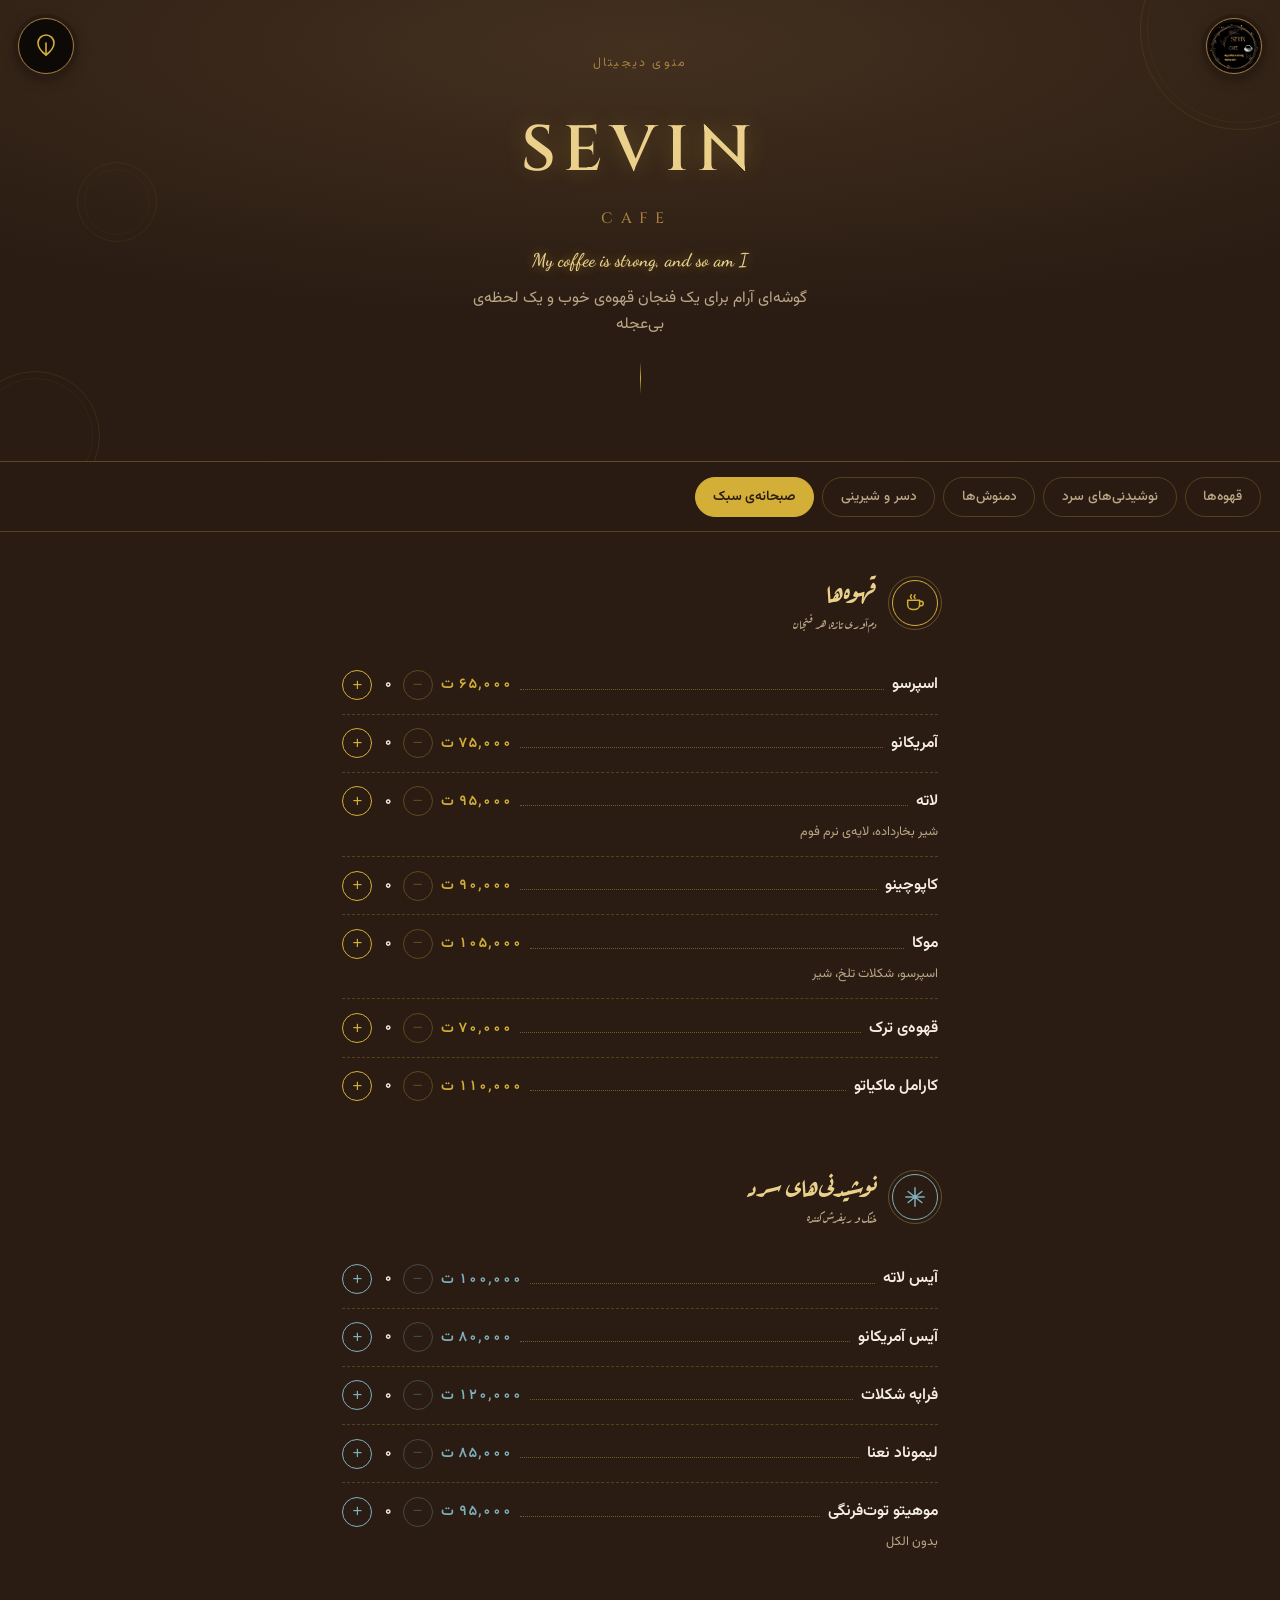
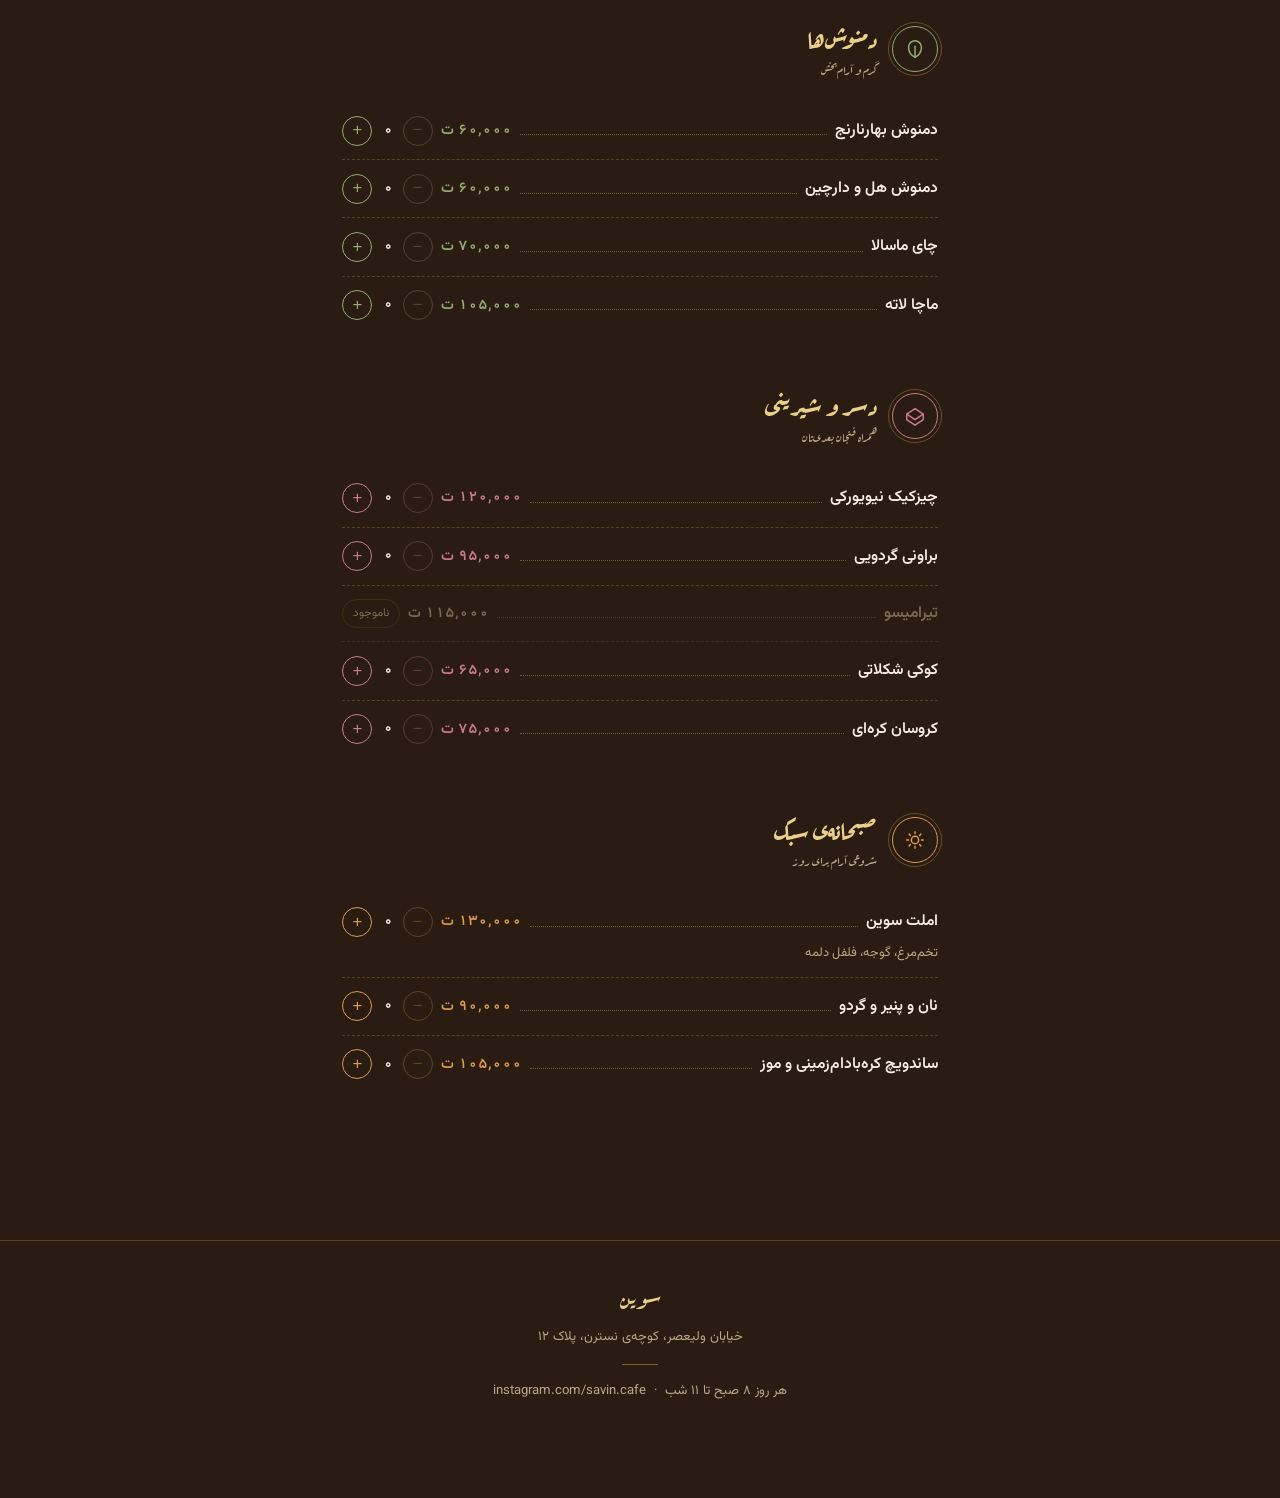
==== index.html @ 49c42f9a "initializing project" ====
<!DOCTYPE html>
<html lang="fa" dir="rtl">
<head>
<meta charset="UTF-8">
<meta name="viewport" content="width=device-width, initial-scale=1.0, maximum-scale=1">
<title>Sevin Cafe | منو</title>

<link rel="preconnect" href="https://fonts.googleapis.com">
<link rel="preconnect" href="https://fonts.gstatic.com" crossorigin>
<link href="https://fonts.googleapis.com/css2?family=Aref+Ruqaa:wght@400;700&family=Cinzel:wght@500;600&family=Dancing+Script:wght@600&family=Vazirmatn:wght@300;400;500;600;700&display=swap" rel="stylesheet">

<link rel="stylesheet" href="css/tokens.css">
<link rel="stylesheet" href="css/base.css">
<link rel="stylesheet" href="css/hero.css">
<link rel="stylesheet" href="css/nav.css">
<link rel="stylesheet" href="css/menu.css">
<link rel="stylesheet" href="css/cart.css">
<link rel="stylesheet" href="css/footer.css">
</head>
<body>

<header class="hero">
  <span class="stain"></span><span class="stain"></span><span class="stain"></span>

  <div class="corner-badge-left" aria-hidden="true">
    <svg viewBox="0 0 24 24" fill="none" stroke-width="1.6" stroke-linecap="round" stroke-linejoin="round">
      <path d="M12 21c-4-3-8-7-8-12a8 8 0 0 1 16 0c0 5-4 9-8 12Z"/>
      <path d="M12 21V9"/>
    </svg>
  </div>

  <div class="corner-badge">
    <img src="assets/logo.jpg" alt="لوگوی سوین">
  </div>

  <div class="hero-eyebrow">منوی دیجیتال</div>
  <h1 class="wordmark">SEVIN</h1>
  <p class="wordmark-sub">CAFE</p>
  <p class="script-tag">My coffee is strong, and so am I</p>
  <p class="tagline">گوشه‌ای آرام برای یک فنجان قهوه‌ی خوب و یک لحظه‌ی بی‌عجله</p>
  <div class="steam-line"></div>
</header>

<div class="nav-wrap">
  <nav class="nav-scroll" id="navScroll"><!-- filled by js/menuRenderer.js --></nav>
</div>

<main id="menuMain"><!-- filled by js/menuRenderer.js --></main>

<footer>
  <div class="brand">سوین</div>
  <p>خیابان ولیعصر، کوچه‌ی نسترن، پلاک ۱۲</p>
  <div class="divider"></div>
  <p>هر روز ۸ صبح تا ۱۱ شب &nbsp;·&nbsp; instagram.com/savin.cafe</p>
</footer>

<div class="cart-drawer" id="cartDrawer">
  <h3>سفارش شما</h3>
  <div id="cartRows"><!-- filled by js/cartUI.js --></div>
  <button type="button" class="cart-clear" id="cartClear">پاک کردن سبد</button>
</div>

<div class="cart-bar" id="cartBar">
  <div class="cart-info">
    <span class="cart-count" id="cartCount">۰ آیتم</span>
    <span class="cart-total" id="cartTotal">۰ تومان</span>
  </div>
  <span class="cart-chevron">▲</span>
</div>

<script type="module" src="js/main.js"></script>
</body>
</html>
---- css/tokens.css ----
/*
 * tokens.css
 * ---------------------------------------------------------------------------
 * Single source of truth for design values (colors, fonts, radii).
 * Every other stylesheet reads from these variables instead of hardcoding
 * values, so the whole theme can be restyled from this one file.
 * ---------------------------------------------------------------------------
 */

:root{
  /* base surfaces */
  --ink:        #2A1C13; /* page background — warm espresso brown */
  --paper:      #3A2A1C; /* raised surfaces: cart bar, cart drawer   */
  --coin:       #0C0906; /* pure-black badge backing, matches the logo art */

  /* brand gold */
  --gold:       #D4AF37;
  --gold-soft:  #EAD08B;
  --gold-dim:   #A6813F;

  /* text */
  --cream:      #F6EEE0;
  --muted:      #BBA786;

  /* structural */
  --line: rgba(212, 175, 55, 0.25);

  /* per-category accent colors — used by .accent-{categoryId} in menu.css.
     Add a new --accent-<id> here if a new category needs its own color;
     otherwise unknown categories simply fall back to --gold. */
  --accent-coffee:    #D4AF37;
  --accent-cold:      #7FB0BD;
  --accent-herbal:    #93AC72;
  --accent-dessert:   #C97D8A;
  --accent-breakfast: #DB9A4E;

  /* radii */
  --radius-sm:   0.7rem;
  --radius-md:   1.1rem;
  --radius-full: 999px;

  /* typography */
  --font-body:     'Vazirmatn', sans-serif;
  --font-display:  'Aref Ruqaa', serif;
  --font-wordmark: 'Cinzel', serif;
  --font-script:   'Dancing Script', cursive;
}
---- css/base.css ----
/*
 * base.css
 * ---------------------------------------------------------------------------
 * Reset + global defaults. No component-specific rules here.
 * ---------------------------------------------------------------------------
 */

*{
  margin: 0;
  padding: 0;
  box-sizing: border-box;
}

html{
  scroll-behavior: smooth;
}

body{
  background: var(--ink);
  color: var(--cream);
  font-family: var(--font-body);
  line-height: 1.6;
  -webkit-font-smoothing: antialiased;
  overflow-x: hidden;
  padding-bottom: env(safe-area-inset-bottom);
}

@media (prefers-reduced-motion: reduce){
  html{ scroll-behavior: auto; }
  *{
    animation-duration: 0.01ms !important;
    transition-duration: 0.01ms !important;
  }
}

/* decorative gold ring stains — echo the logo's ring motif, reused across sections */
.stain{
  position: absolute;
  border-radius: 50%;
  border: 1px solid var(--gold);
  opacity: 0.10;
  pointer-events: none;
}
.stain::after{
  content: "";
  position: absolute;
  inset: 6px;
  border-radius: 50%;
  border: 1px solid var(--gold);
  opacity: 0.5;
}
---- css/hero.css ----
/*
 * hero.css
 * ---------------------------------------------------------------------------
 * The top banner: logo badges, SEVIN wordmark, tagline.
 * ---------------------------------------------------------------------------
 */

.hero{
  position: relative;
  background: radial-gradient(120% 90% at 50% 10%, #43301F 0%, var(--ink) 65%);
  padding: 3.4rem 1.5rem 4.2rem;
  text-align: center;
  overflow: hidden;
  border-bottom: 1px solid var(--line);
}

.hero .stain:nth-child(1){ width: 200px; height: 200px; top: -70px; right: -60px; }
.hero .stain:nth-child(2){ width: 130px; height: 130px; bottom: -40px; left: -30px; }
.hero .stain:nth-child(3){ width: 80px; height: 80px; top: 35%; left: 6%; opacity: 0.07; }

/* logo badge, top-right — framed so it never needs to color-match the page background */
.corner-badge{
  position: absolute;
  top: 1.1rem; right: 1.1rem;
  z-index: 2;
  width: 56px; height: 56px;
  border-radius: 50%;
  padding: 3px;
  background: var(--coin);
  border: 1px solid var(--gold-dim);
  box-shadow: 0 0 0 4px var(--ink), 0 4px 14px rgba(0,0,0,0.5);
}
.corner-badge img{
  width: 100%; height: 100%;
  border-radius: 50%;
  object-fit: cover;
  display: block;
}

/* decorative bean badge, top-left — mirrors the logo badge for visual symmetry */
.corner-badge-left{
  position: absolute;
  top: 1.1rem; left: 1.1rem;
  z-index: 2;
  width: 56px; height: 56px;
  border-radius: 50%;
  display: flex; align-items: center; justify-content: center;
  background: var(--coin);
  border: 1px solid var(--gold-dim);
  box-shadow: 0 0 0 4px var(--ink), 0 4px 14px rgba(0,0,0,0.5);
}
.corner-badge-left svg{ width: 24px; height: 24px; stroke: var(--gold); }

.wordmark{
  position: relative; z-index: 1;
  font-family: var(--font-wordmark);
  font-weight: 600;
  font-size: clamp(2.6rem, 13vw, 4rem);
  letter-spacing: 0.12em;
  color: var(--gold-soft);
  text-shadow: 0 0 22px rgba(212,175,55,0.28);
  margin-top: 1.6rem;
}

.wordmark-sub{
  position: relative; z-index: 1;
  font-family: var(--font-wordmark);
  font-weight: 500;
  font-size: 0.95rem;
  letter-spacing: 0.5em;
  color: var(--gold-dim);
  margin-top: 0.3rem;
  padding-inline-start: 0.5em;
}

.hero-eyebrow{
  font-size: 0.78rem;
  letter-spacing: 0.18em;
  color: var(--gold-dim);
  margin-bottom: 0.9rem;
  position: relative; z-index: 1;
}

.hero .script-tag{
  font-family: var(--font-script);
  font-weight: 600;
  font-size: 1.15rem;
  color: var(--gold-soft);
  margin-top: 0.9rem;
  text-shadow: 0 0 12px rgba(212,175,55,0.45);
  position: relative; z-index: 1;
}

.hero .tagline{
  margin-top: 0.7rem;
  font-size: 0.98rem;
  color: var(--muted);
  max-width: 24rem;
  margin-inline: auto;
  position: relative; z-index: 1;
}

.steam-line{
  width: 1px; height: 32px;
  background: linear-gradient(to bottom, transparent, var(--gold), transparent);
  margin: 1.6rem auto 0;
  position: relative; z-index: 1;
}

/* keep badges clear of the wordmark on very small phones */
@media (max-width: 380px){
  .hero{ padding-top: 4rem; }
  .corner-badge, .corner-badge-left{ width: 44px; height: 44px; top: 0.8rem; }
  .corner-badge-left svg{ width: 19px; height: 19px; }
}
---- css/nav.css ----
/*
 * nav.css
 * ---------------------------------------------------------------------------
 * Sticky category pill navigation under the hero.
 * ---------------------------------------------------------------------------
 */

.nav-wrap{
  position: sticky;
  top: 0;
  z-index: 20;
  background: rgba(42, 28, 19, 0.92);
  backdrop-filter: blur(8px);
  border-bottom: 1px solid var(--line);
}

.nav-scroll{
  display: flex;
  gap: 0.5rem;
  overflow-x: auto;
  padding: 0.9rem 1.2rem;
  scrollbar-width: none;
}
.nav-scroll::-webkit-scrollbar{ display: none; }

.nav-pill{
  flex: 0 0 auto;
  font-size: 0.85rem;
  font-weight: 500;
  color: var(--muted);
  background: transparent;
  border: 1px solid var(--line);
  padding: 0.5rem 1.1rem;
  border-radius: var(--radius-full);
  white-space: nowrap;
  cursor: pointer;
  transition: all 0.25s ease;
}

.nav-pill.active{
  background: var(--gold);
  border-color: var(--gold);
  color: var(--ink);
  font-weight: 600;
}
---- css/menu.css ----
/*
 * menu.css
 * ---------------------------------------------------------------------------
 * The menu itself: category sections, item rows, quantity stepper.
 * ---------------------------------------------------------------------------
 */

main{
  max-width: 640px;
  margin: 0 auto;
  padding: 2.5rem 1.4rem 6rem;
  position: relative;
}

.section{
  margin-bottom: 3.2rem;
  opacity: 0;
  transform: translateY(14px);
  transition: opacity 0.6s ease, transform 0.6s ease;
}
.section.visible{ opacity: 1; transform: translateY(0); }

.section-head{
  display: flex;
  align-items: center;
  gap: 0.9rem;
  margin-bottom: 1.4rem;
}

.icon-ring{
  width: 46px; height: 46px;
  border-radius: 50%;
  border: 1.5px solid var(--gold);
  display: flex; align-items: center; justify-content: center;
  flex: 0 0 auto;
  position: relative;
}
.icon-ring::before{
  content: "";
  position: absolute;
  inset: -5px;
  border-radius: 50%;
  border: 1px solid var(--gold-dim);
  opacity: 0.5;
}
.icon-ring svg{ width: 22px; height: 22px; stroke: var(--gold); }

.section-head h2{
  font-family: var(--font-display);
  font-size: 1.55rem;
  font-weight: 700;
  color: var(--gold-soft);
}
.section-head span{
  display: block;
  font-size: 0.78rem;
  color: var(--muted);
  font-weight: 400;
  margin-top: 0.15rem;
}

/* ---------- item rows ---------- */

.item{
  padding: 0.85rem 0;
  border-bottom: 1px dashed var(--line);
}
.item:last-child{ border-bottom: none; }

.item-row{
  display: flex;
  align-items: center;
  gap: 0.5rem;
}

.item-name{
  flex: 0 1 auto;
  min-width: 0;
  max-width: 56%;
  overflow: hidden;
  text-overflow: ellipsis;
  white-space: nowrap;
  font-weight: 600;
  font-size: 0.98rem;
  color: var(--cream);
}

.item-desc{
  display: block;
  font-weight: 400;
  font-size: 0.8rem;
  color: var(--muted);
  margin-top: 0.35rem;
  white-space: normal;
}

.leader{
  flex: 1 1 auto;
  border-bottom: 1.5px dotted var(--gold-dim);
  opacity: 0.6;
  height: 0.6rem;
  min-width: 0.4rem;
}

.item-price{
  font-weight: 600;
  font-size: 0.9rem;
  color: var(--gold);
  white-space: nowrap;
  font-variant-numeric: tabular-nums;
  flex: 0 0 auto;
}

.sold-out-badge{
  font-size: 0.72rem;
  color: var(--muted);
  border: 1px solid var(--line);
  padding: 0.25rem 0.6rem;
  border-radius: var(--radius-full);
  flex: 0 0 auto;
  white-space: nowrap;
}
.item.is-sold-out .item-name,
.item.is-sold-out .item-price{ color: var(--muted); }
.item.is-sold-out{ opacity: 0.55; }

/* ---------- quantity stepper ---------- */

.stepper{
  display: flex;
  align-items: center;
  gap: 0.35rem;
  flex: 0 0 auto;
}

.stepper button{
  width: 30px; height: 30px;
  border-radius: 50%;
  border: 1px solid var(--gold);
  background: transparent;
  color: var(--gold);
  font-size: 1.05rem;
  line-height: 1;
  display: flex; align-items: center; justify-content: center;
  cursor: pointer;
  transition: background 0.2s ease, color 0.2s ease, opacity 0.2s ease;
}
.stepper button:active{ background: var(--gold); color: var(--ink); }
.stepper button:disabled{ opacity: 0.3; cursor: not-allowed; }

.stepper .qty{
  min-width: 1.2rem;
  text-align: center;
  font-weight: 600;
  font-size: 0.92rem;
  color: var(--cream);
}

/* ---------- per-category accents ----------
   Applied via class="section accent-{categoryId}" (see data.js / menuRenderer.js).
   Unknown category ids simply keep the default gold styling above. */

.accent-coffee    .icon-ring{ border-color: var(--accent-coffee); }
.accent-coffee    .icon-ring svg{ stroke: var(--accent-coffee); }
.accent-coffee    .item-price{ color: var(--accent-coffee); }
.accent-coffee    .stepper button{ border-color: var(--accent-coffee); color: var(--accent-coffee); }
.accent-coffee    .stepper button:active{ background: var(--accent-coffee); color: var(--ink); }

.accent-cold      .icon-ring{ border-color: var(--accent-cold); }
.accent-cold      .icon-ring svg{ stroke: var(--accent-cold); }
.accent-cold      .item-price{ color: var(--accent-cold); }
.accent-cold      .stepper button{ border-color: var(--accent-cold); color: var(--accent-cold); }
.accent-cold      .stepper button:active{ background: var(--accent-cold); color: var(--ink); }

.accent-herbal    .icon-ring{ border-color: var(--accent-herbal); }
.accent-herbal    .icon-ring svg{ stroke: var(--accent-herbal); }
.accent-herbal    .item-price{ color: var(--accent-herbal); }
.accent-herbal    .stepper button{ border-color: var(--accent-herbal); color: var(--accent-herbal); }
.accent-herbal    .stepper button:active{ background: var(--accent-herbal); color: var(--ink); }

.accent-dessert   .icon-ring{ border-color: var(--accent-dessert); }
.accent-dessert   .icon-ring svg{ stroke: var(--accent-dessert); }
.accent-dessert   .item-price{ color: var(--accent-dessert); }
.accent-dessert   .stepper button{ border-color: var(--accent-dessert); color: var(--accent-dessert); }
.accent-dessert   .stepper button:active{ background: var(--accent-dessert); color: var(--ink); }

.accent-breakfast .icon-ring{ border-color: var(--accent-breakfast); }
.accent-breakfast .icon-ring svg{ stroke: var(--accent-breakfast); }
.accent-breakfast .item-price{ color: var(--accent-breakfast); }
.accent-breakfast .stepper button{ border-color: var(--accent-breakfast); color: var(--accent-breakfast); }
.accent-breakfast .stepper button:active{ background: var(--accent-breakfast); color: var(--ink); }
---- css/cart.css ----
/*
 * cart.css
 * ---------------------------------------------------------------------------
 * The floating order summary bar + its expandable drawer.
 * ---------------------------------------------------------------------------
 */

.cart-bar{
  position: fixed;
  left: 1rem; right: 1rem; bottom: 1rem;
  z-index: 40;
  background: var(--paper);
  color: var(--cream);
  border: 1px solid var(--line);
  border-radius: var(--radius-md);
  padding: 0.9rem 1.1rem;
  display: flex;
  align-items: center;
  justify-content: space-between;
  gap: 0.8rem;
  box-shadow: 0 10px 30px rgba(0,0,0,0.5);
  transform: translateY(120%);
  opacity: 0;
  transition: transform 0.35s ease, opacity 0.35s ease;
  cursor: pointer;
}
.cart-bar.show{ transform: translateY(0); opacity: 1; }

.cart-bar .cart-info{
  display: flex;
  flex-direction: column;
  align-items: flex-start;
  gap: 0.15rem;
}
.cart-bar .cart-count{ font-size: 0.75rem; color: var(--gold-dim); }
.cart-bar .cart-total{
  font-size: 1.02rem;
  font-weight: 700;
  color: var(--gold-soft);
  font-variant-numeric: tabular-nums;
}
.cart-bar .cart-chevron{
  font-size: 0.8rem;
  color: var(--gold);
  transition: transform 0.3s ease;
}
.cart-bar.expanded .cart-chevron{ transform: rotate(180deg); }

.cart-drawer{
  position: fixed;
  left: 1rem; right: 1rem; bottom: 1rem;
  z-index: 39;
  background: var(--paper);
  border: 1px solid var(--line);
  border-radius: var(--radius-md);
  box-shadow: 0 10px 30px rgba(0,0,0,0.5);
  max-height: 0;
  overflow: hidden;
  opacity: 0;
  transition: max-height 0.35s ease, opacity 0.3s ease, padding 0.35s ease;
  padding: 0 1.1rem;
}
.cart-drawer.open{
  max-height: 60vh;
  overflow-y: auto;
  opacity: 1;
  padding: 1rem 1.1rem 5.2rem;
}
.cart-drawer h3{
  font-family: var(--font-display);
  font-size: 1.15rem;
  color: var(--gold-soft);
  margin-bottom: 0.7rem;
}

.cart-row{
  display: flex;
  align-items: center;
  justify-content: space-between;
  gap: 0.6rem;
  padding: 0.5rem 0;
  border-bottom: 1px dashed var(--line);
  font-size: 0.88rem;
}
.cart-row:last-of-type{ border-bottom: none; }
.cart-row .cart-row-name{ color: var(--cream); }
.cart-row .cart-row-sub{
  color: var(--gold);
  font-weight: 600;
  font-variant-numeric: tabular-nums;
  white-space: nowrap;
}

.cart-clear{
  margin-top: 0.8rem;
  width: 100%;
  padding: 0.6rem;
  border-radius: var(--radius-sm);
  border: 1px solid var(--line);
  background: transparent;
  color: var(--muted);
  font-family: var(--font-body);
  font-size: 0.82rem;
  cursor: pointer;
}
---- css/footer.css ----
/*
 * footer.css
 * ---------------------------------------------------------------------------
 */

footer{
  text-align: center;
  padding: 2.5rem 1.5rem 6rem;
  color: var(--muted);
  font-size: 0.82rem;
  position: relative;
  border-top: 1px solid var(--line);
}

footer .brand{
  font-family: var(--font-display);
  font-size: 1.4rem;
  color: var(--gold-soft);
  margin-bottom: 0.6rem;
}

footer .divider{
  width: 36px; height: 1px;
  background: var(--gold-dim);
  margin: 1rem auto;
  opacity: 0.7;
}
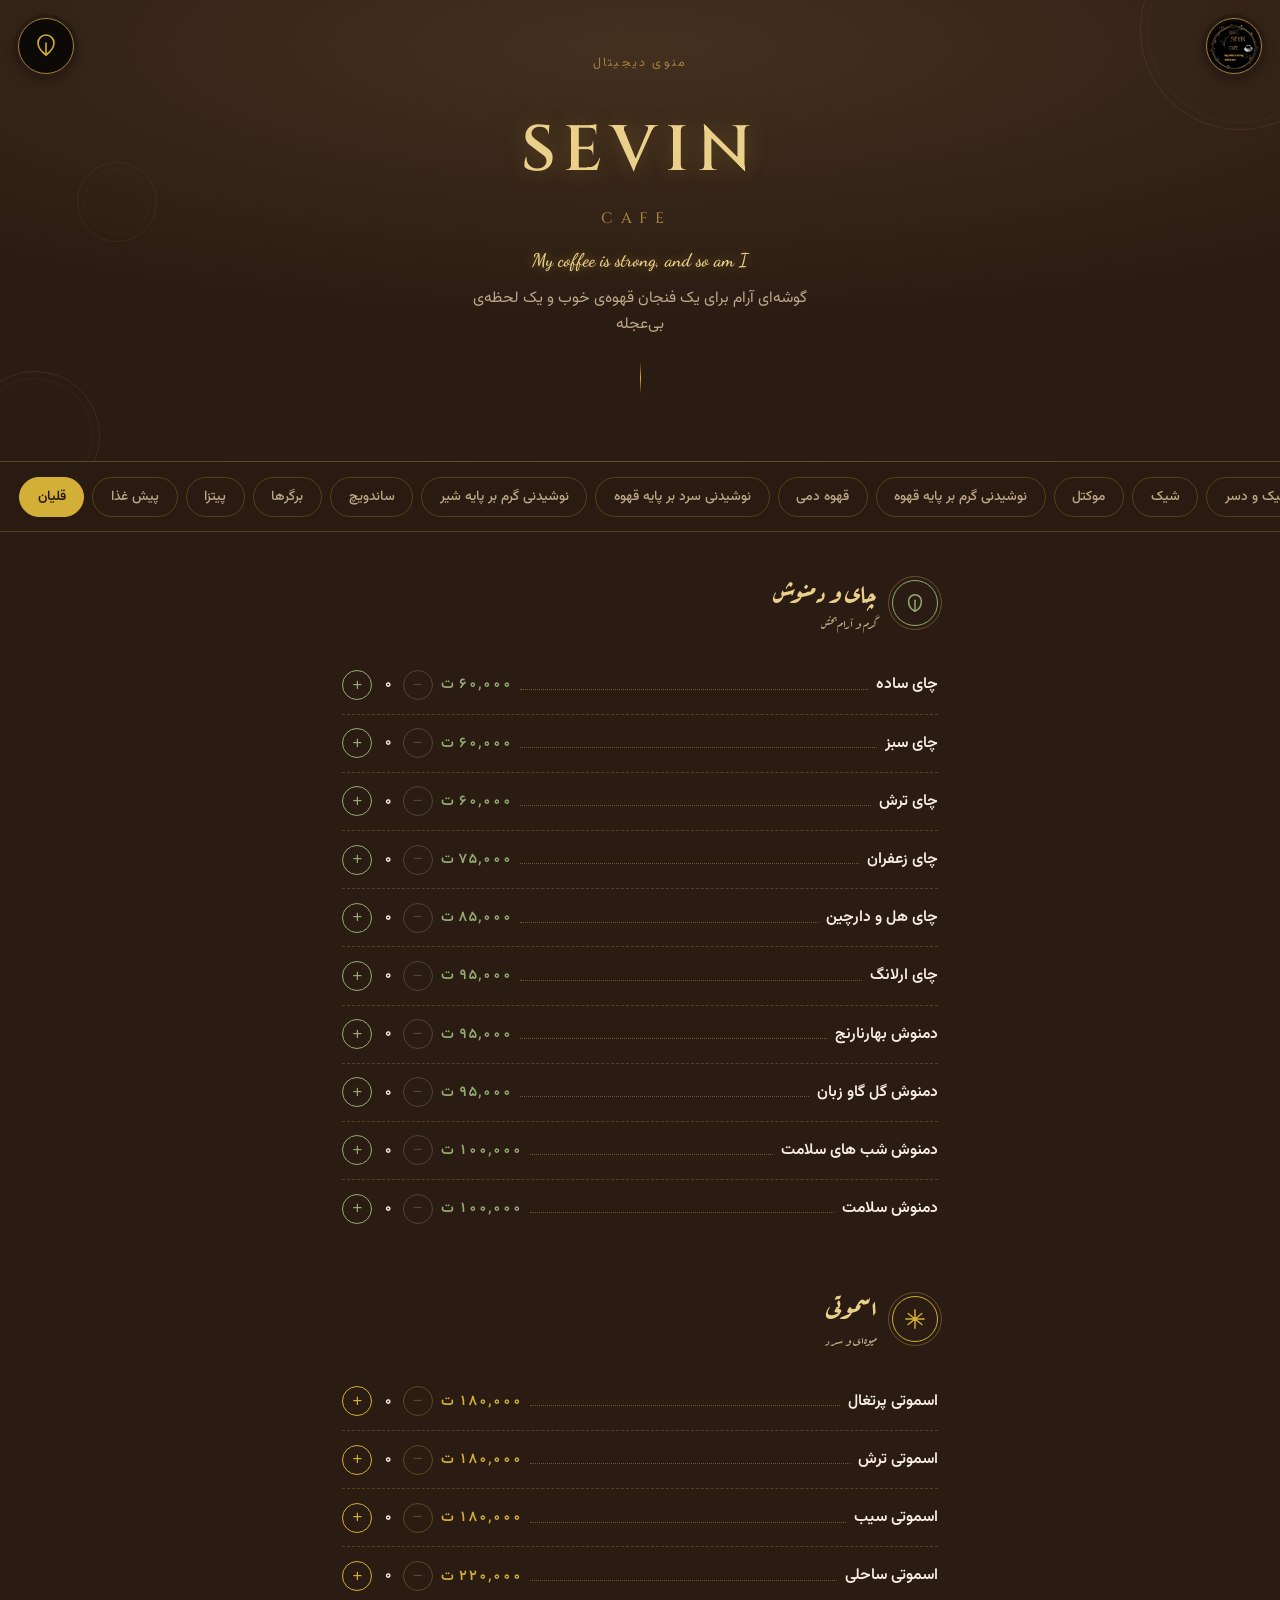
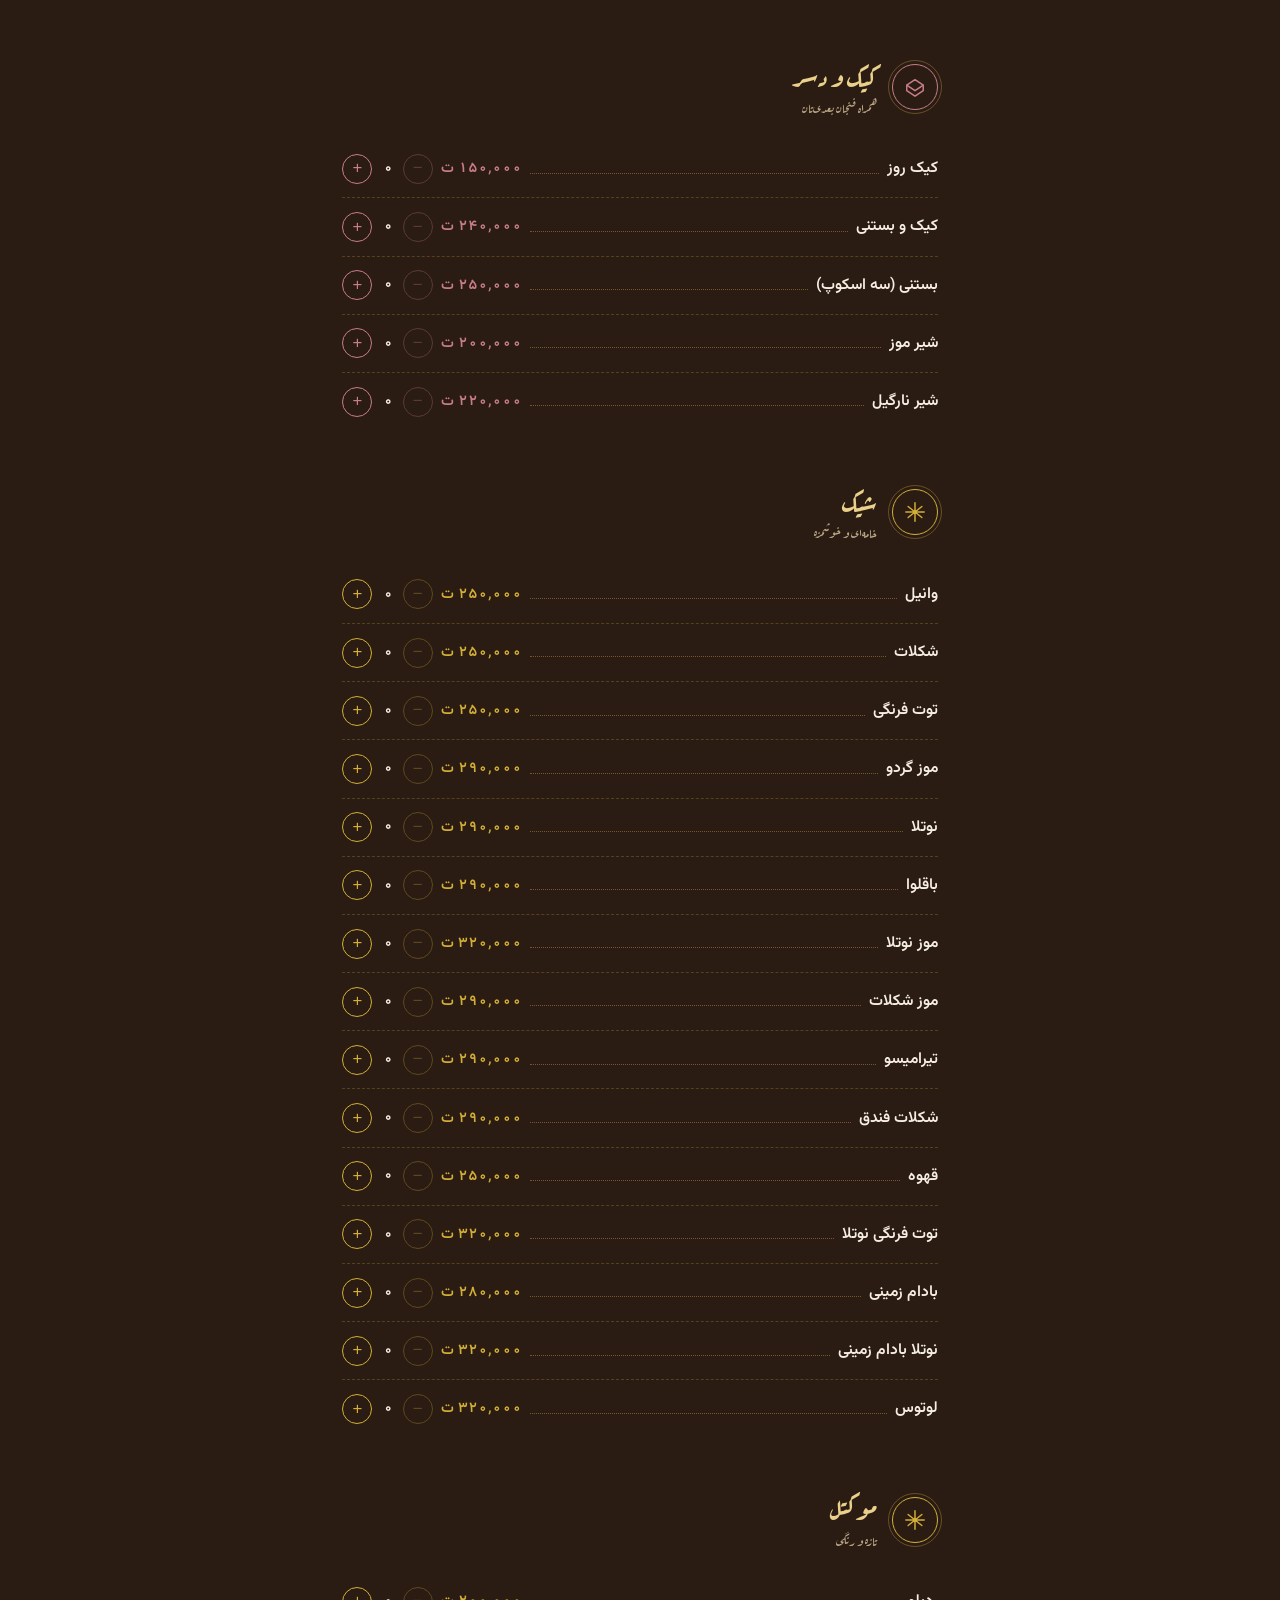
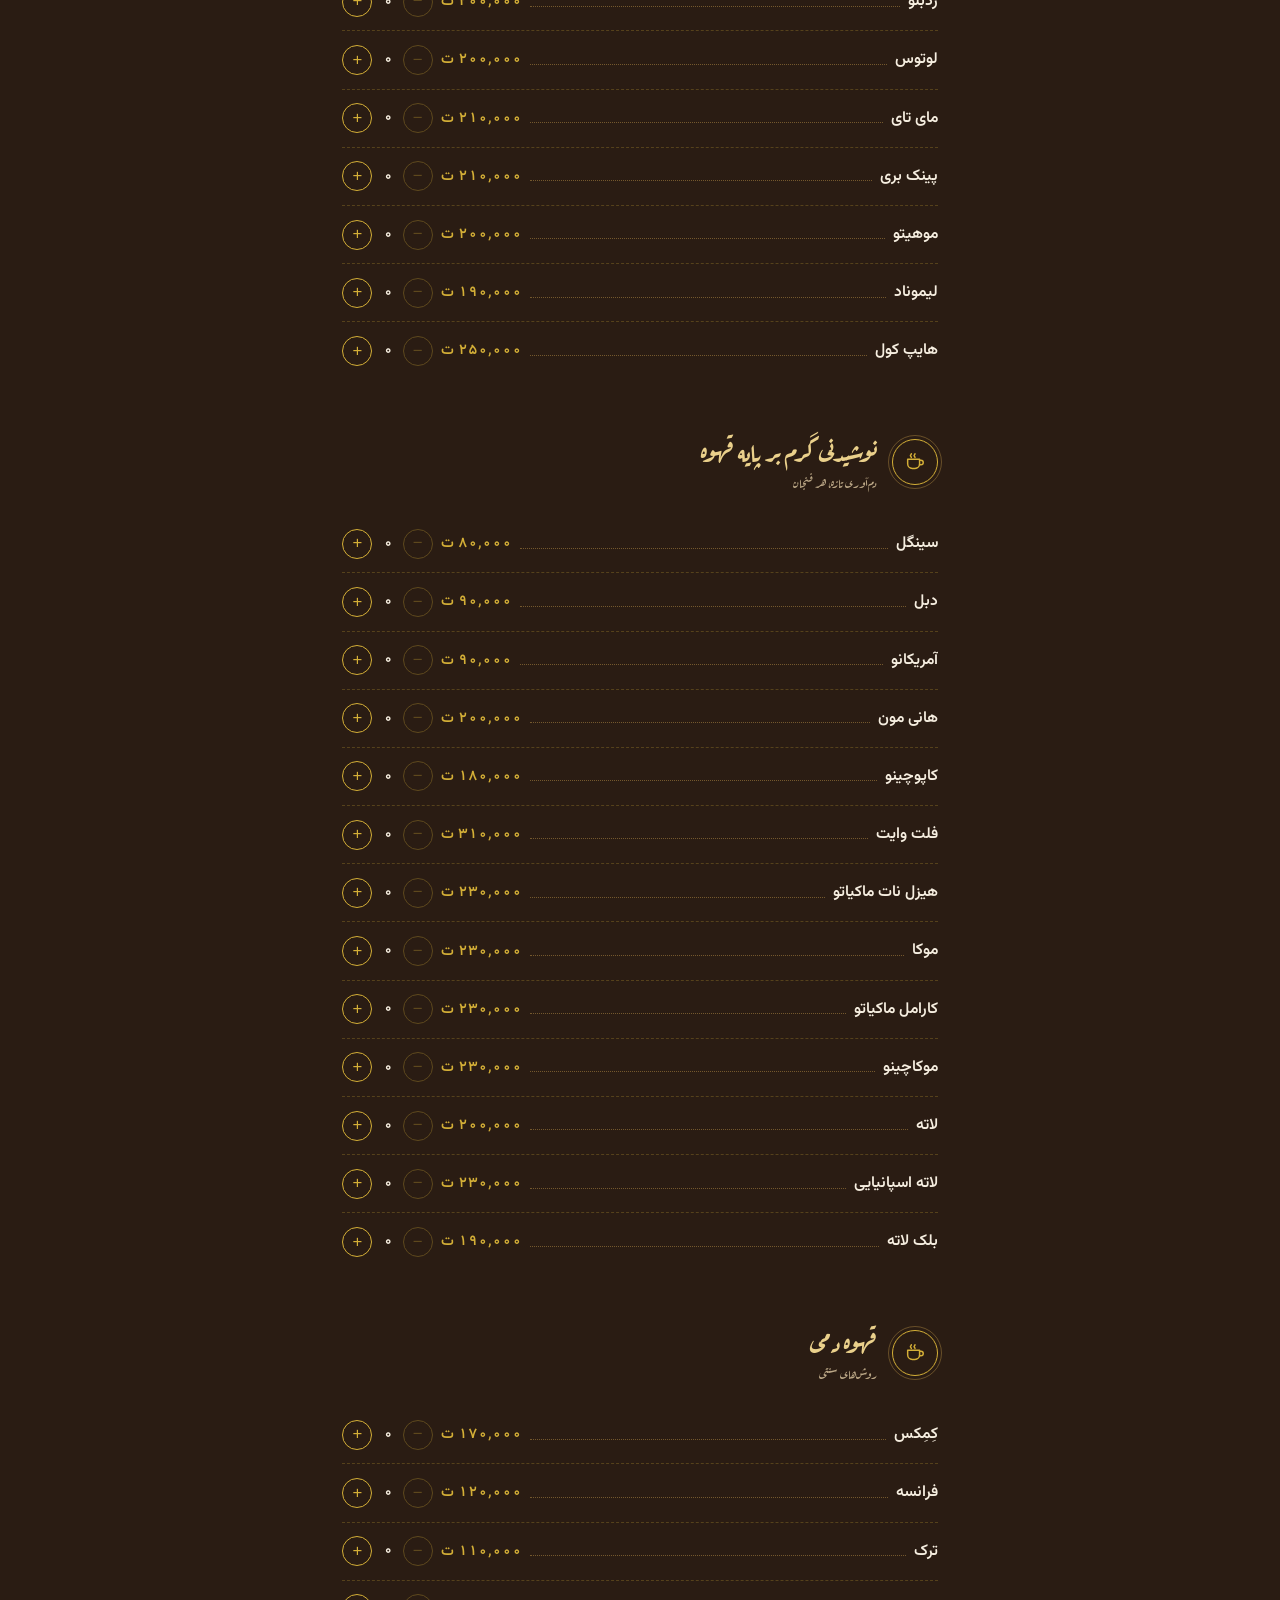
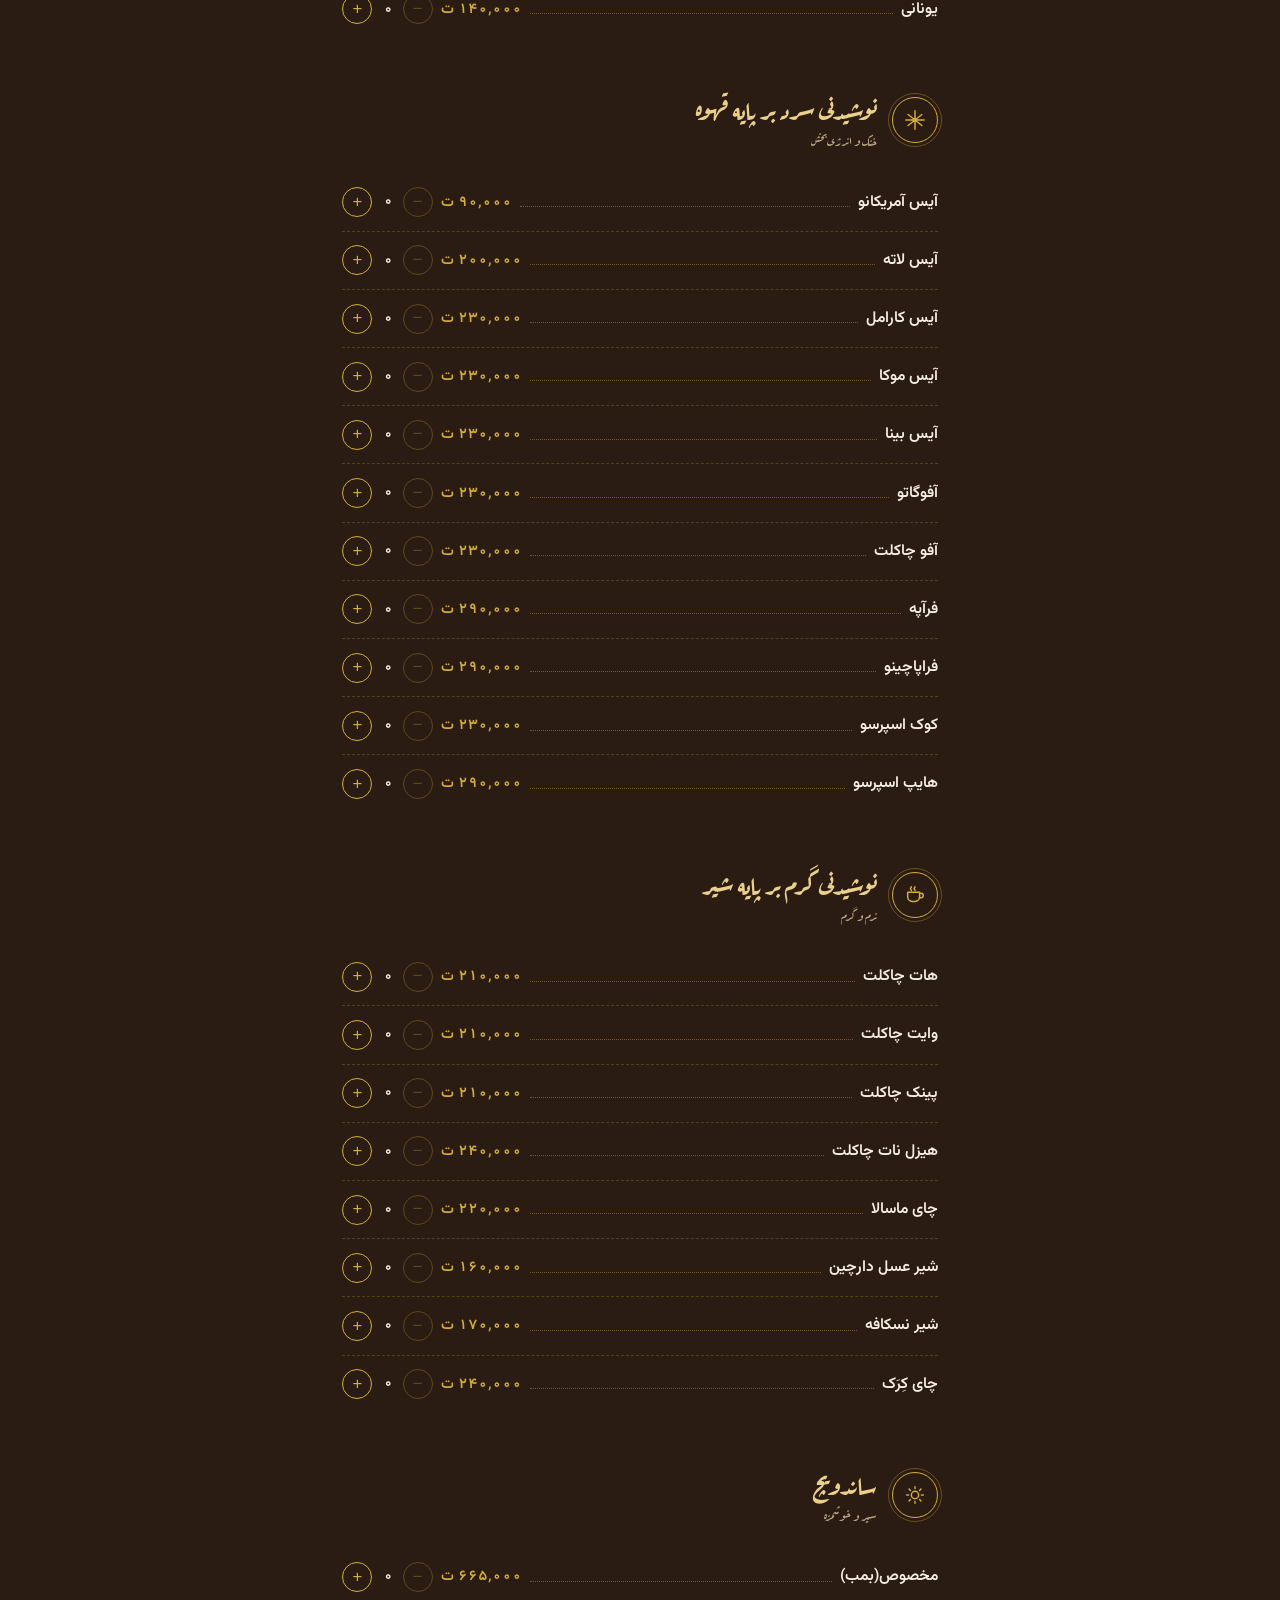
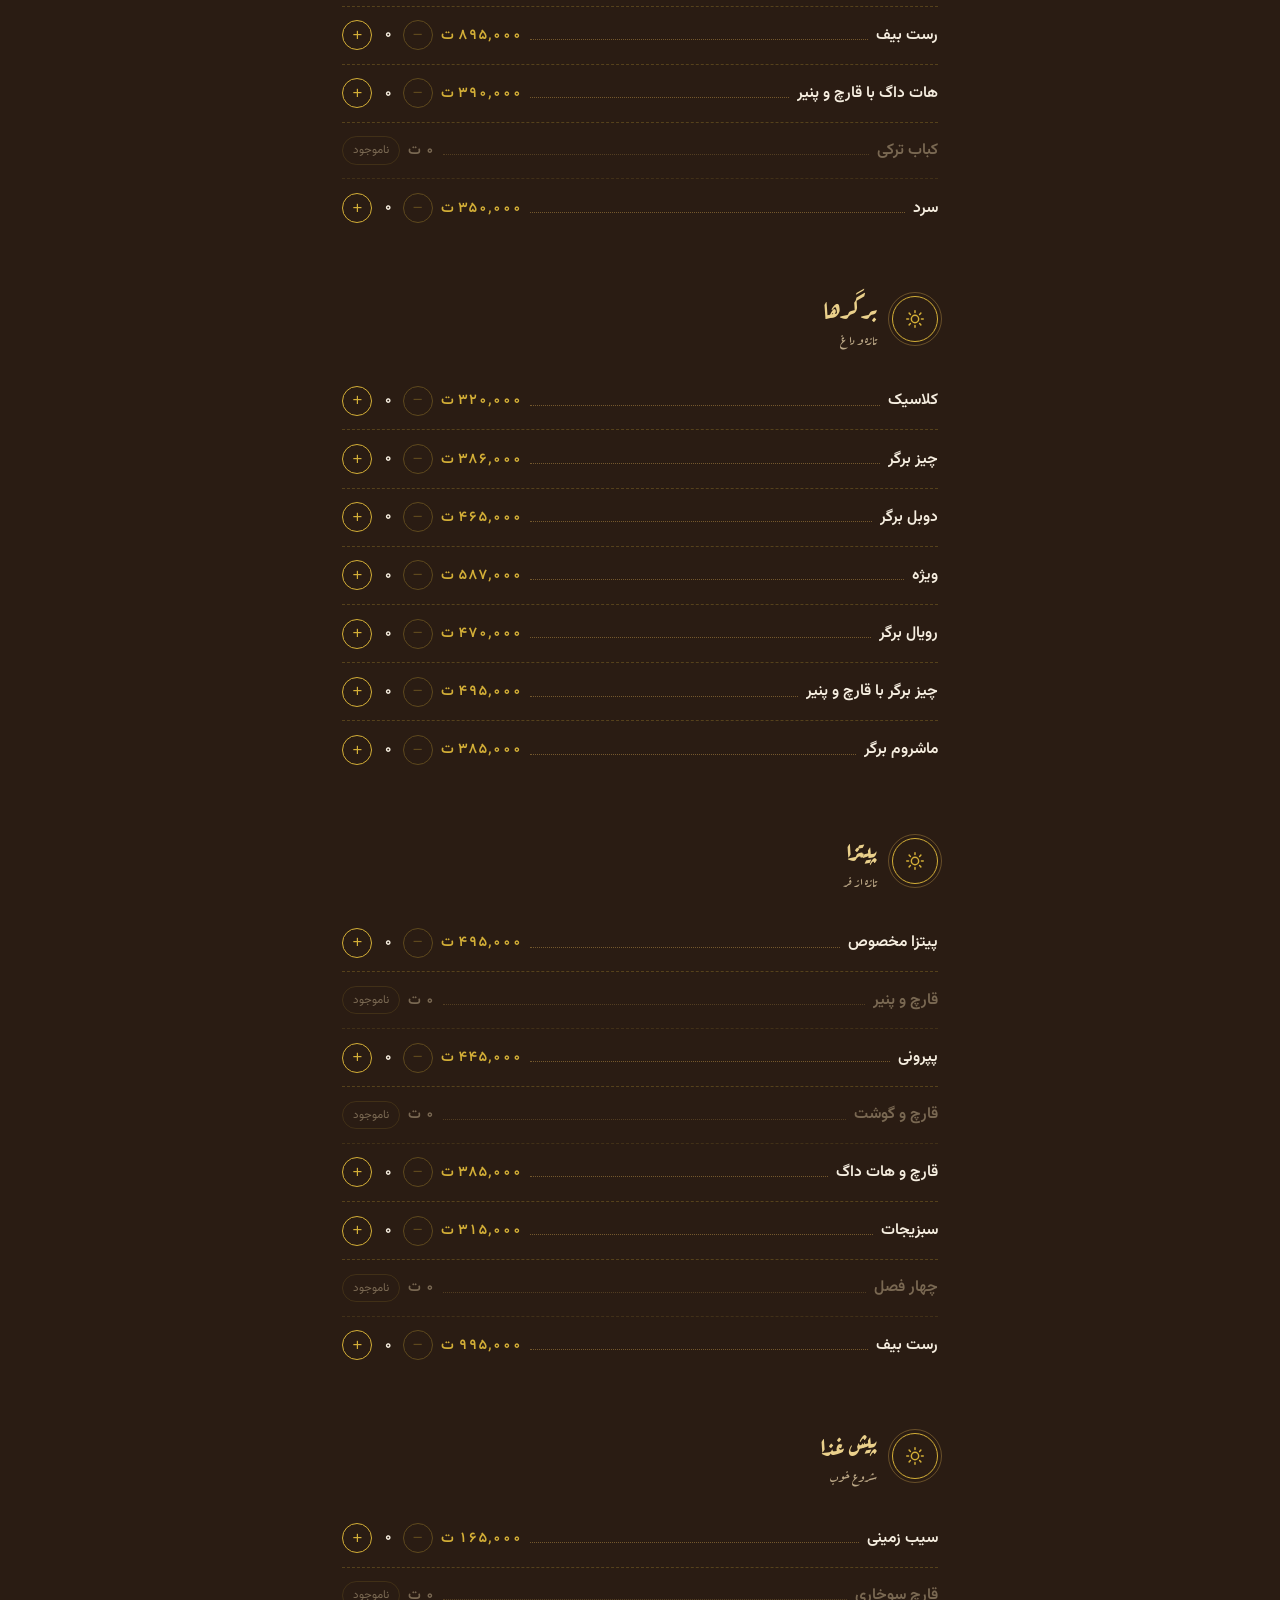
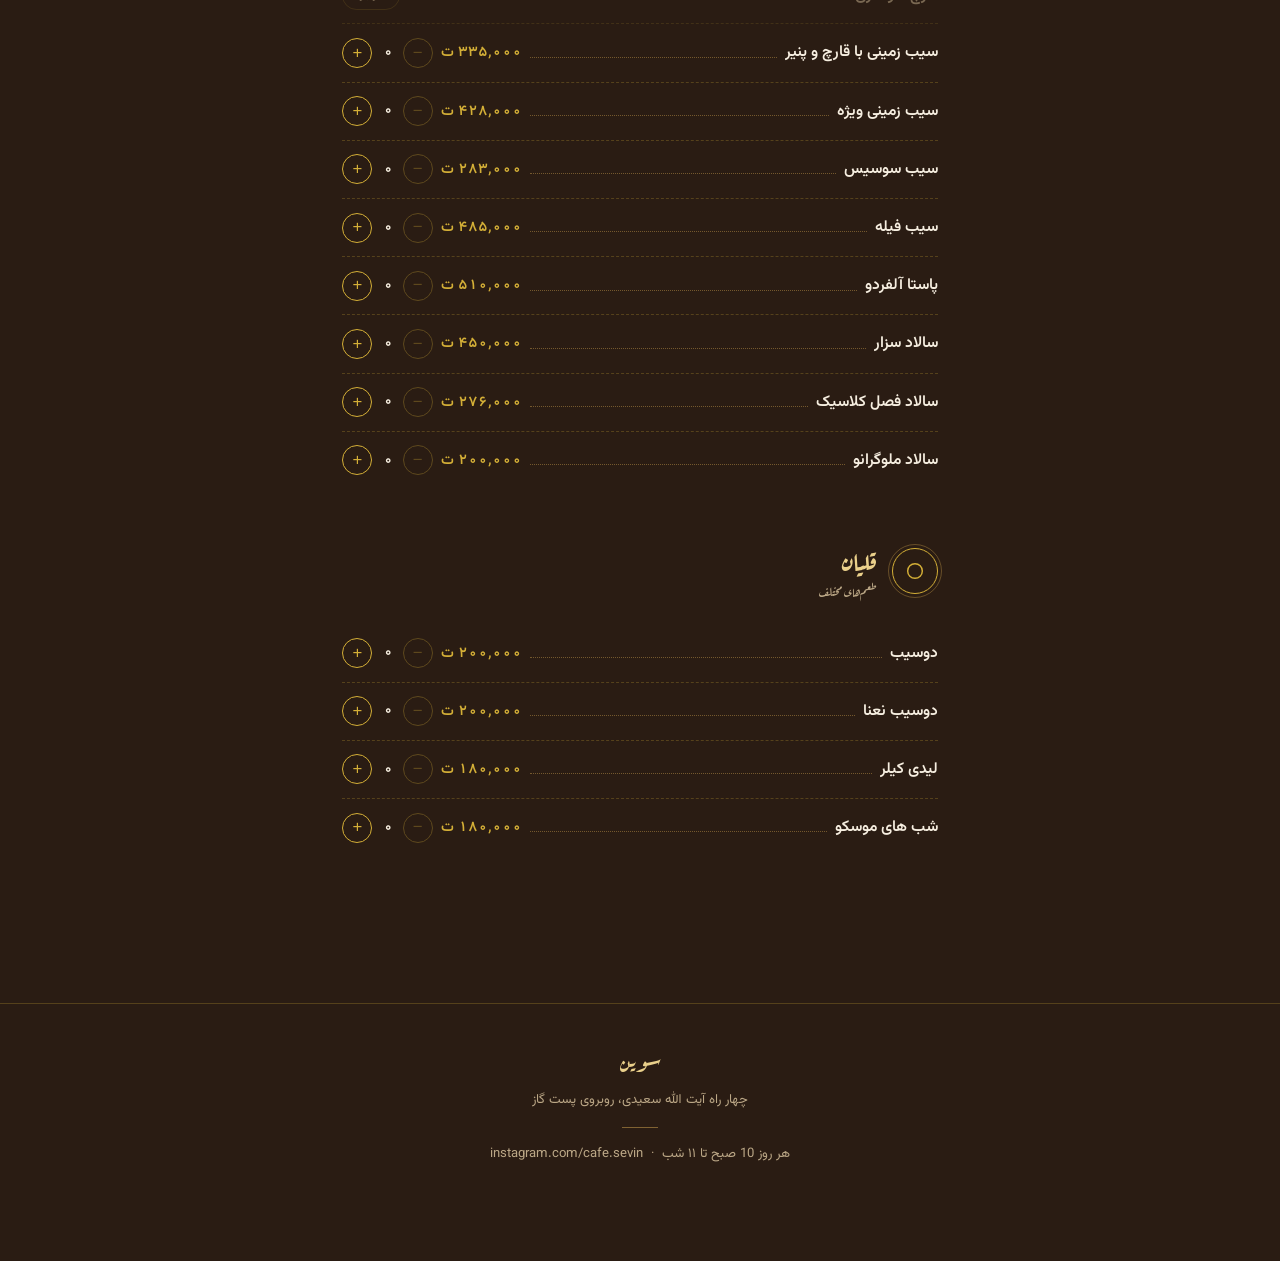
==== commit 457653e7: "Update index.html" ====
--- a/index.html
+++ b/index.html
@@ -49,9 +49,9 @@
 
 <footer>
   <div class="brand">سوین</div>
-  <p>خیابان ولیعصر، کوچه‌ی نسترن، پلاک ۱۲</p>
+  <p>چهار راه آیت الله سعیدی، روبروی پست گاز</p>
   <div class="divider"></div>
-  <p>هر روز ۸ صبح تا ۱۱ شب &nbsp;·&nbsp; instagram.com/savin.cafe</p>
+  <p>هر روز 10 صبح تا ۱۱ شب &nbsp;·&nbsp; instagram.com/cafe.sevin</p>
 </footer>
 
 <div class="cart-drawer" id="cartDrawer">
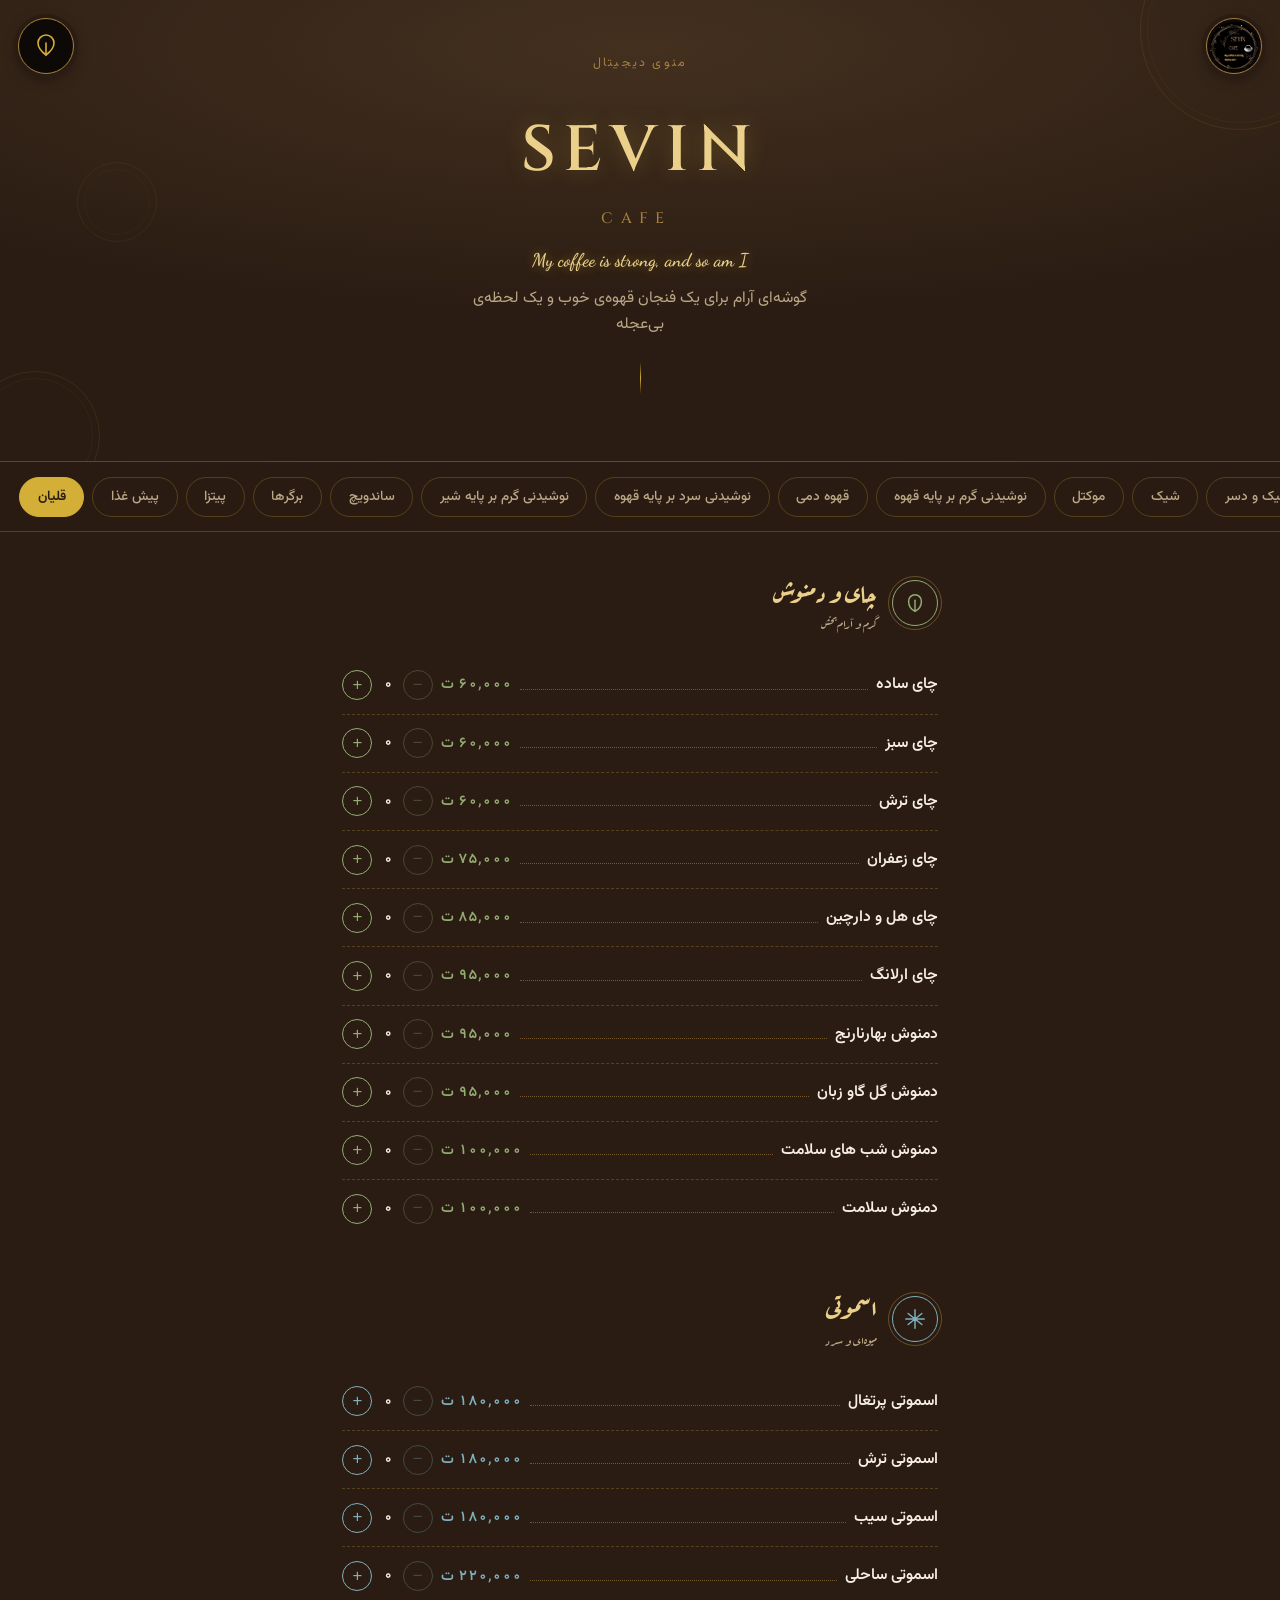
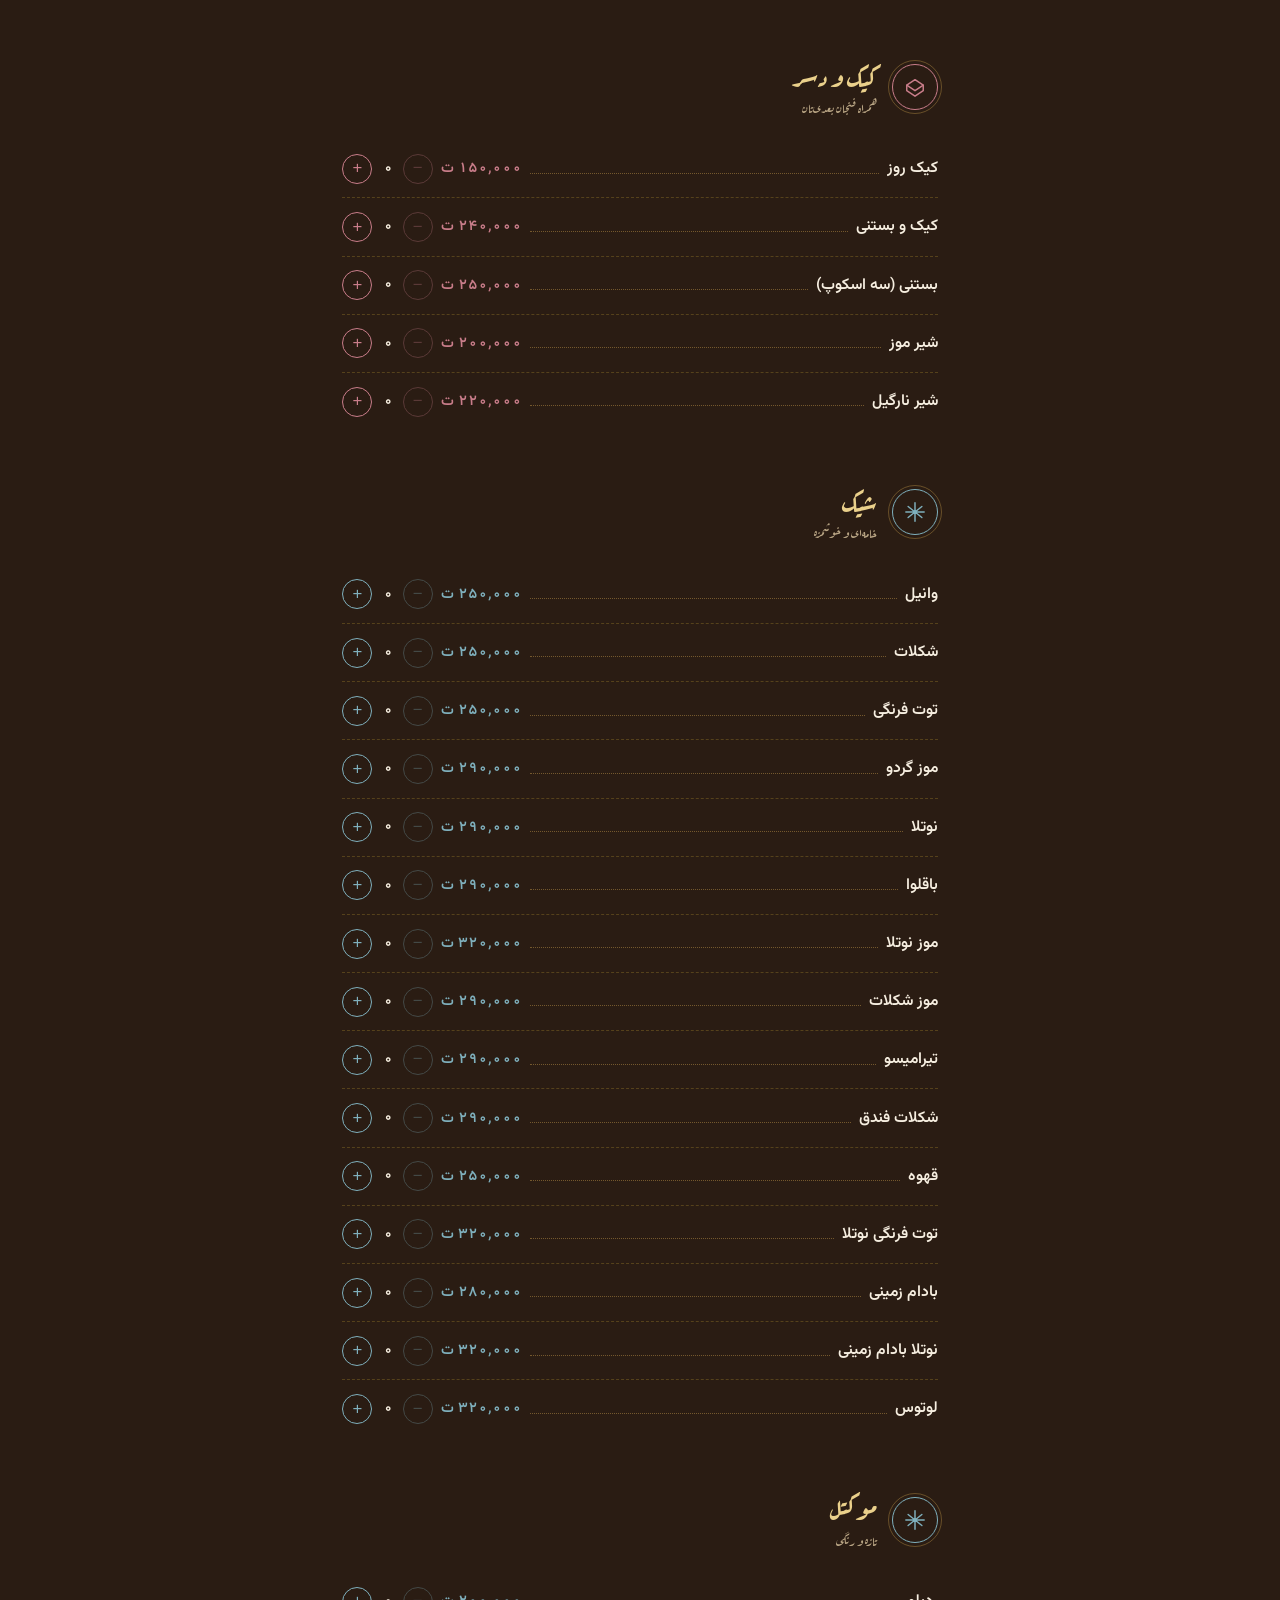
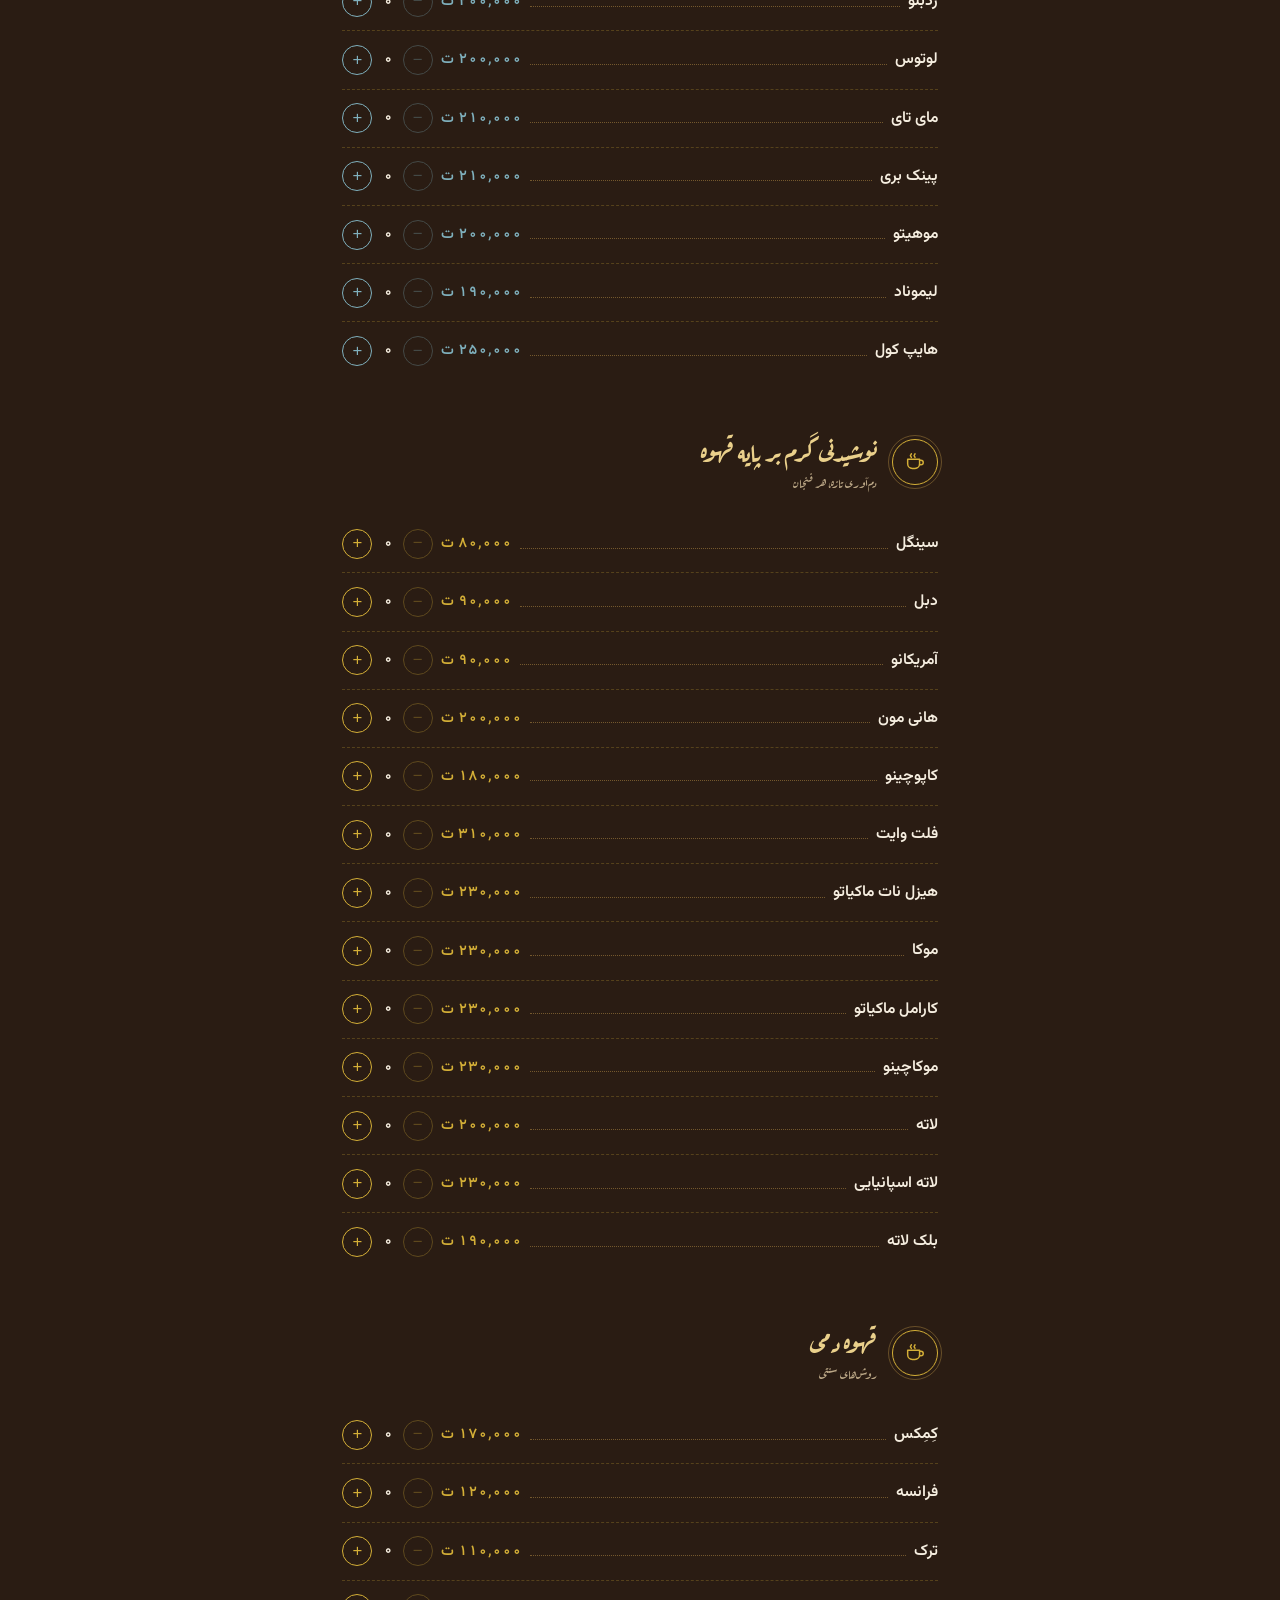
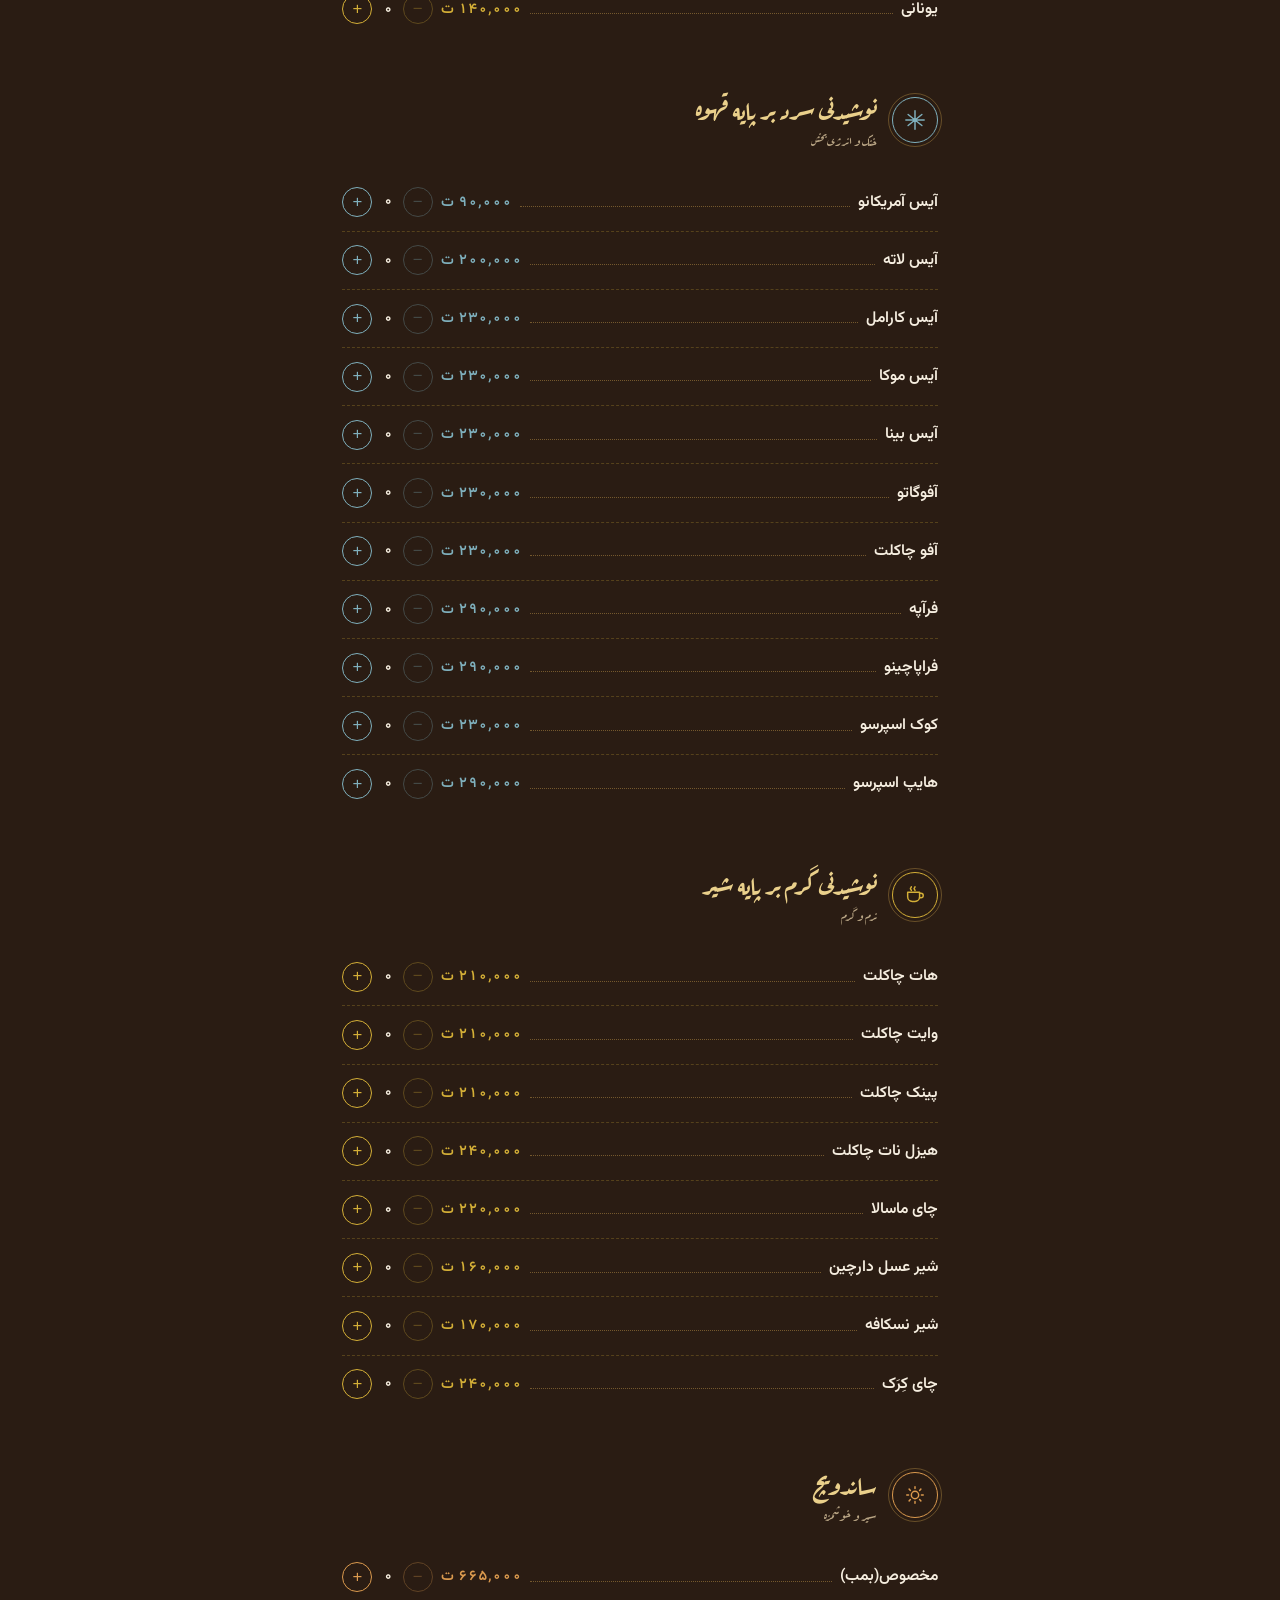
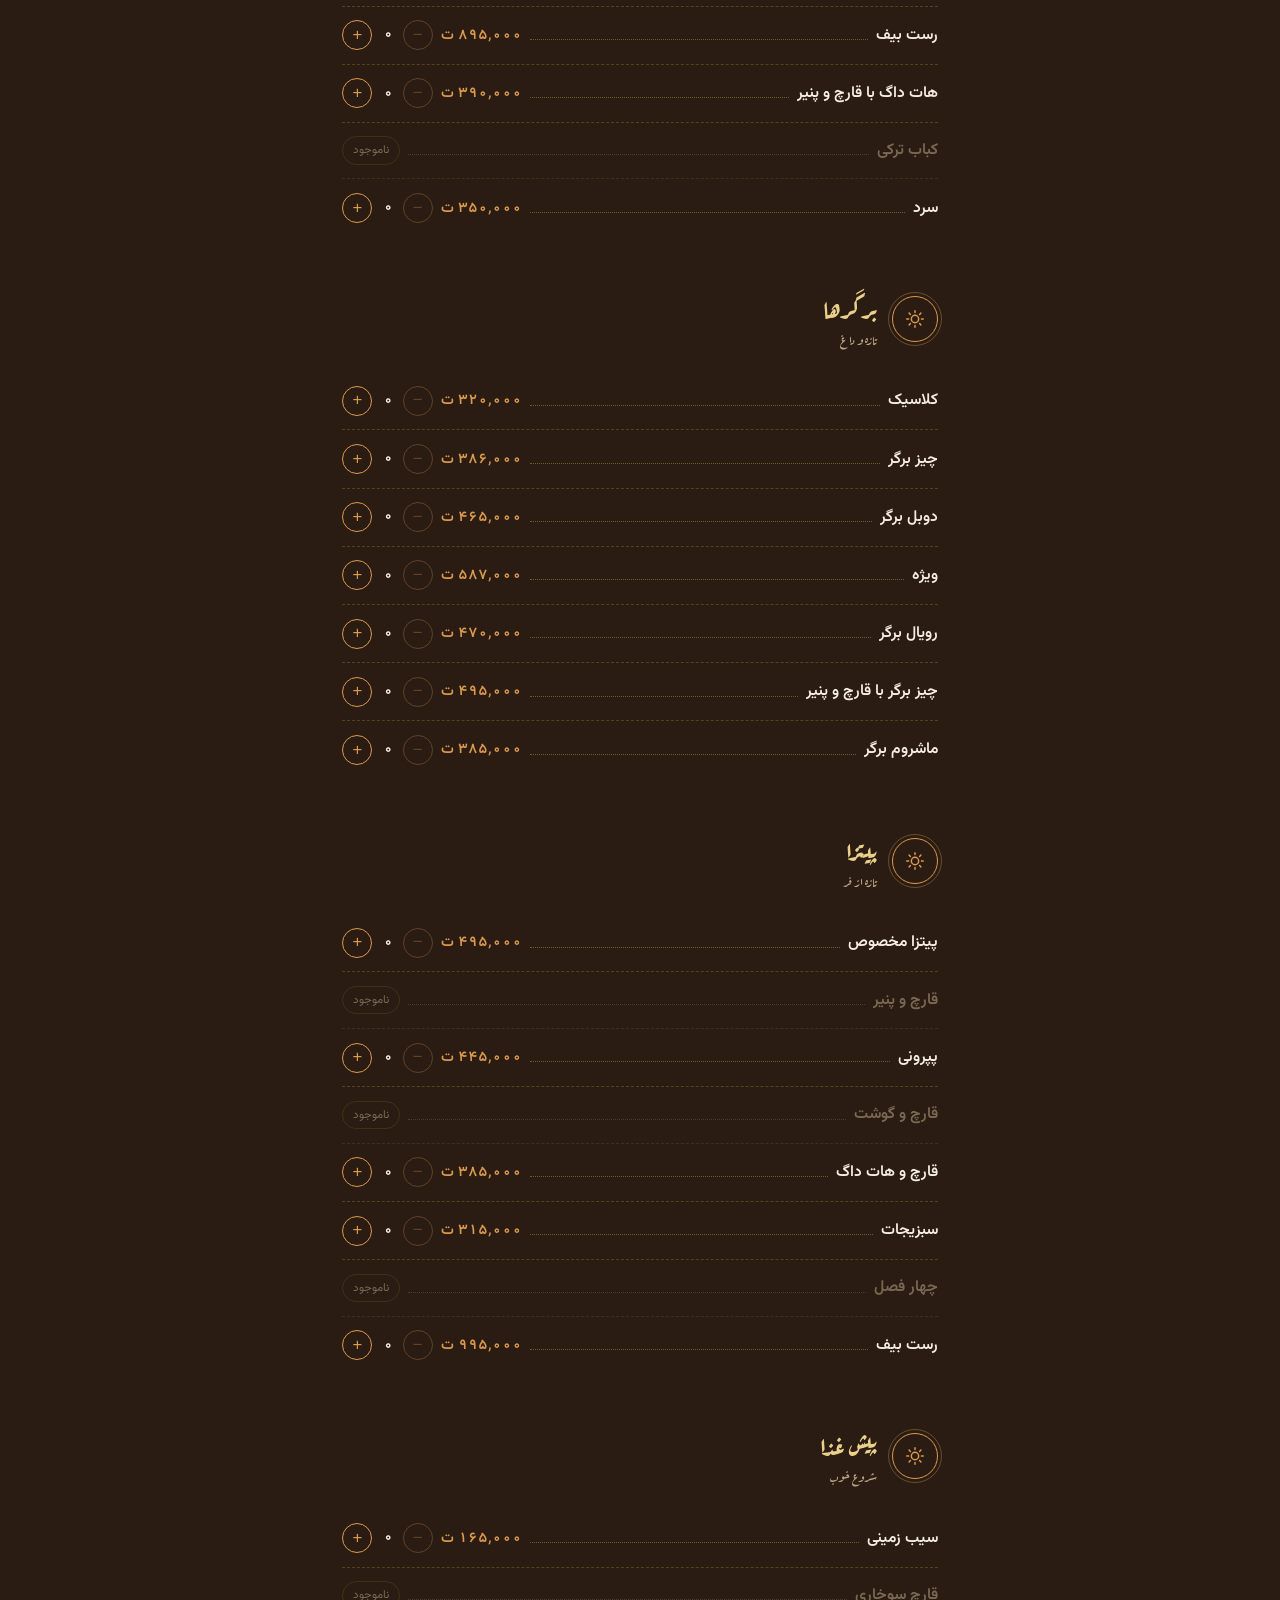
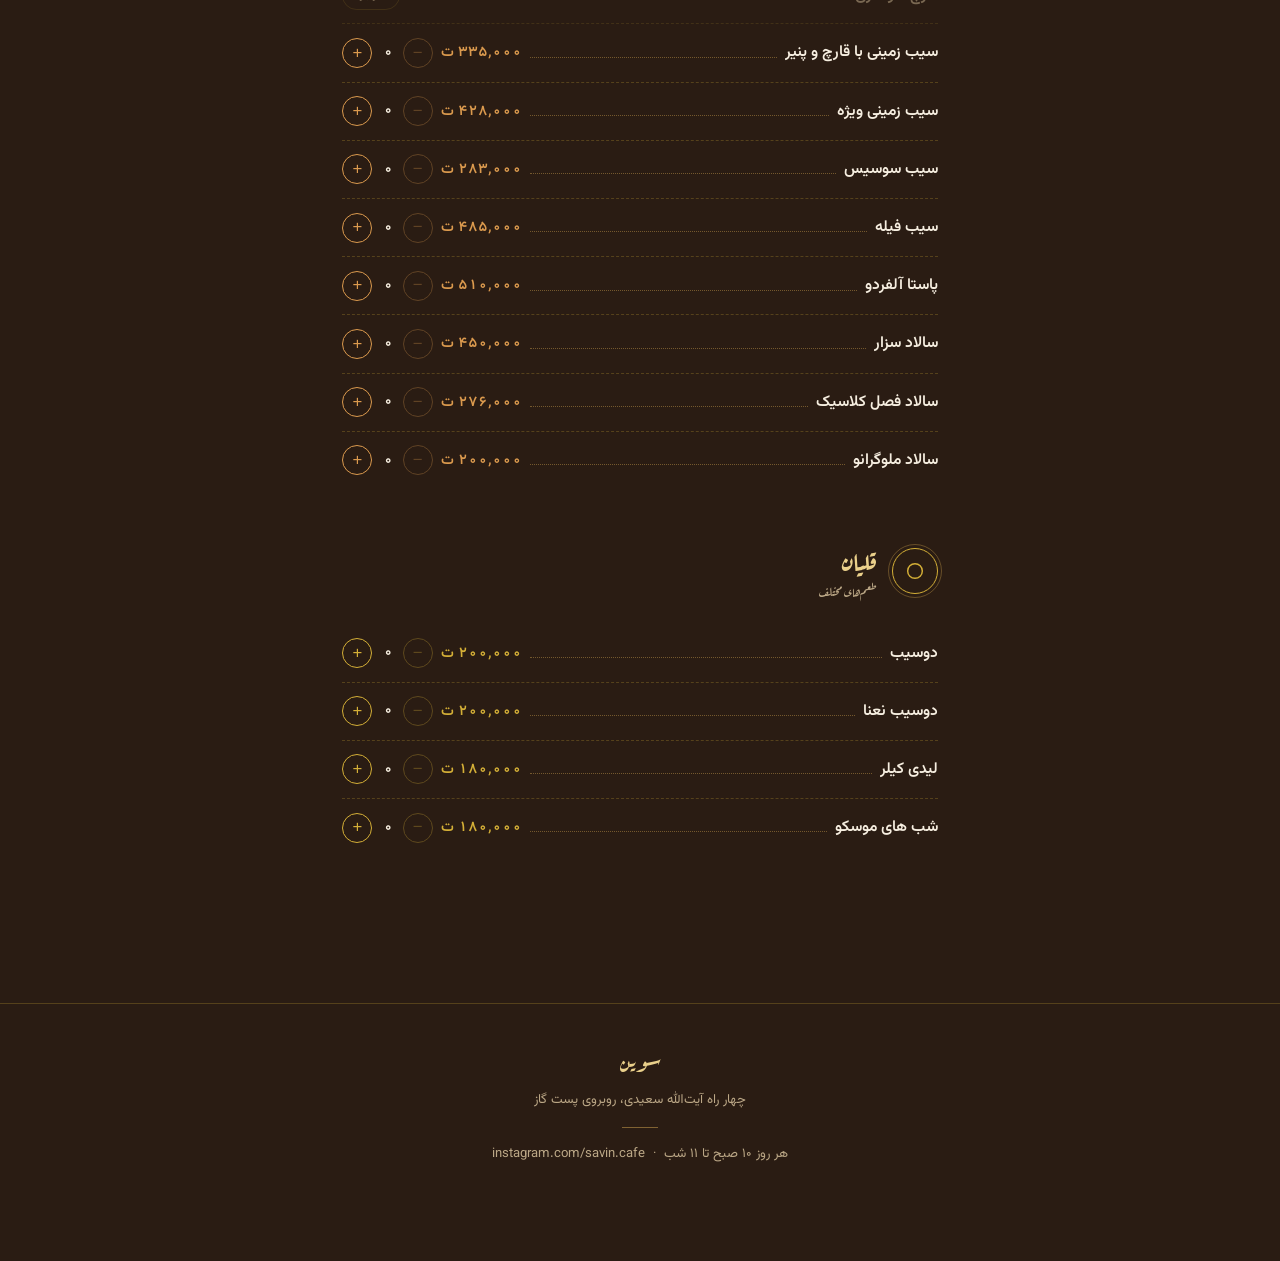
==== commit e8898975: "Add files via upload" ====
--- a/index.html
+++ b/index.html
@@ -49,9 +49,9 @@
 
 <footer>
   <div class="brand">سوین</div>
-  <p>چهار راه آیت الله سعیدی، روبروی پست گاز</p>
+  <p>چهار راه آیت‌الله سعیدی، روبروی پست گاز</p>
   <div class="divider"></div>
-  <p>هر روز 10 صبح تا ۱۱ شب &nbsp;·&nbsp; instagram.com/cafe.sevin</p>
+  <p>هر روز ۱۰ صبح تا ۱۱ شب &nbsp;·&nbsp; instagram.com/savin.cafe</p>
 </footer>
 
 <div class="cart-drawer" id="cartDrawer">
--- a/css/menu.css
+++ b/css/menu.css
@@ -10,6 +10,13 @@
   margin: 0 auto;
   padding: 2.5rem 1.4rem 6rem;
   position: relative;
+}
+
+.loading-text{
+  text-align: center;
+  color: var(--muted);
+  font-size: 0.9rem;
+  padding: 3rem 0;
 }
 
 .section{
